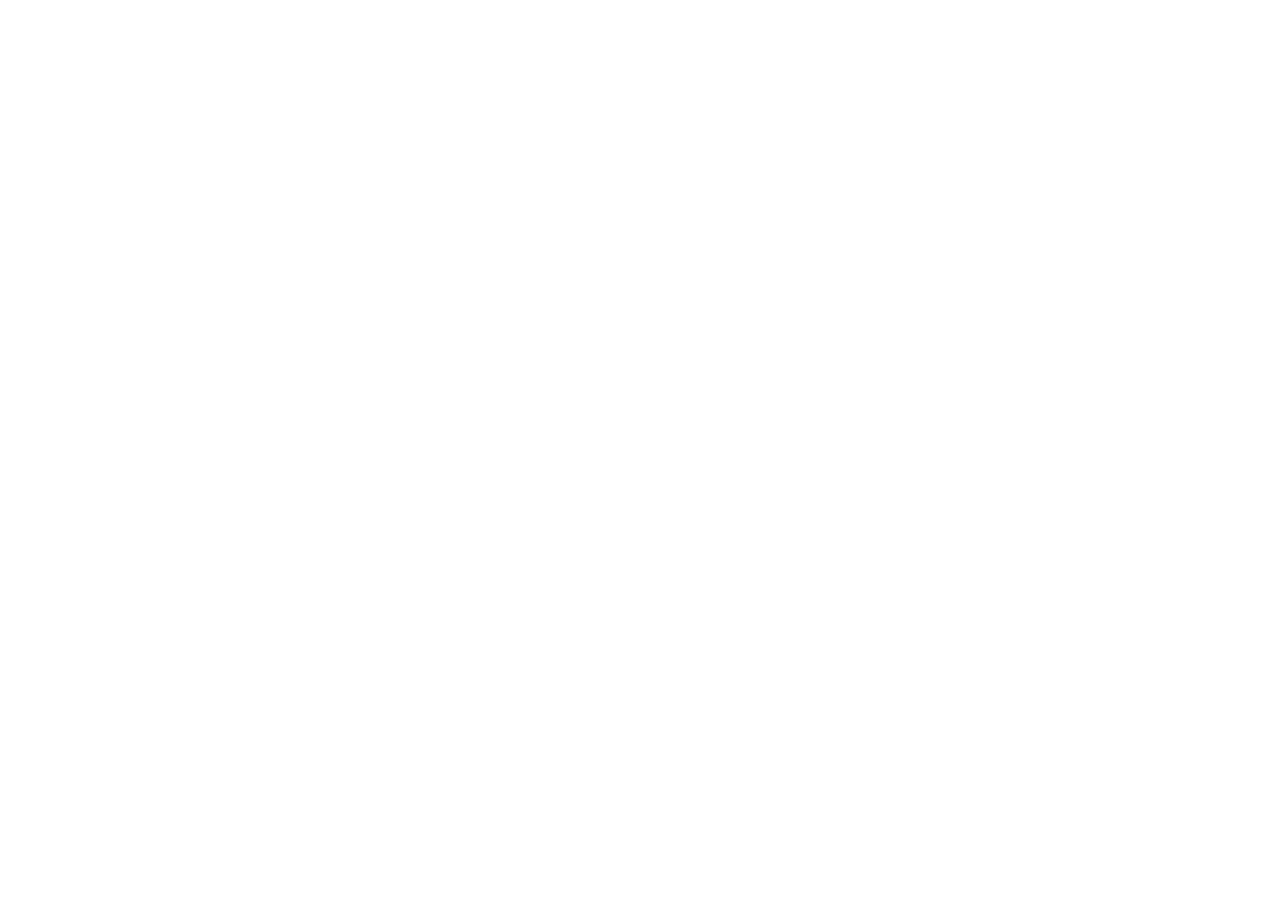
==== Screens/index.html @ 286a5e6e "first commit" ====
<!DOCTYPE html>
<html lang="en">
<head>
    <meta charset="UTF-8">
    <meta name="viewport" content="width=device-width, initial-scale=1.0">
    <title>ITlogiya</title>
    <link rel="stylesheet" href="style.css">
</head>
<body>
    
</body>
</html>
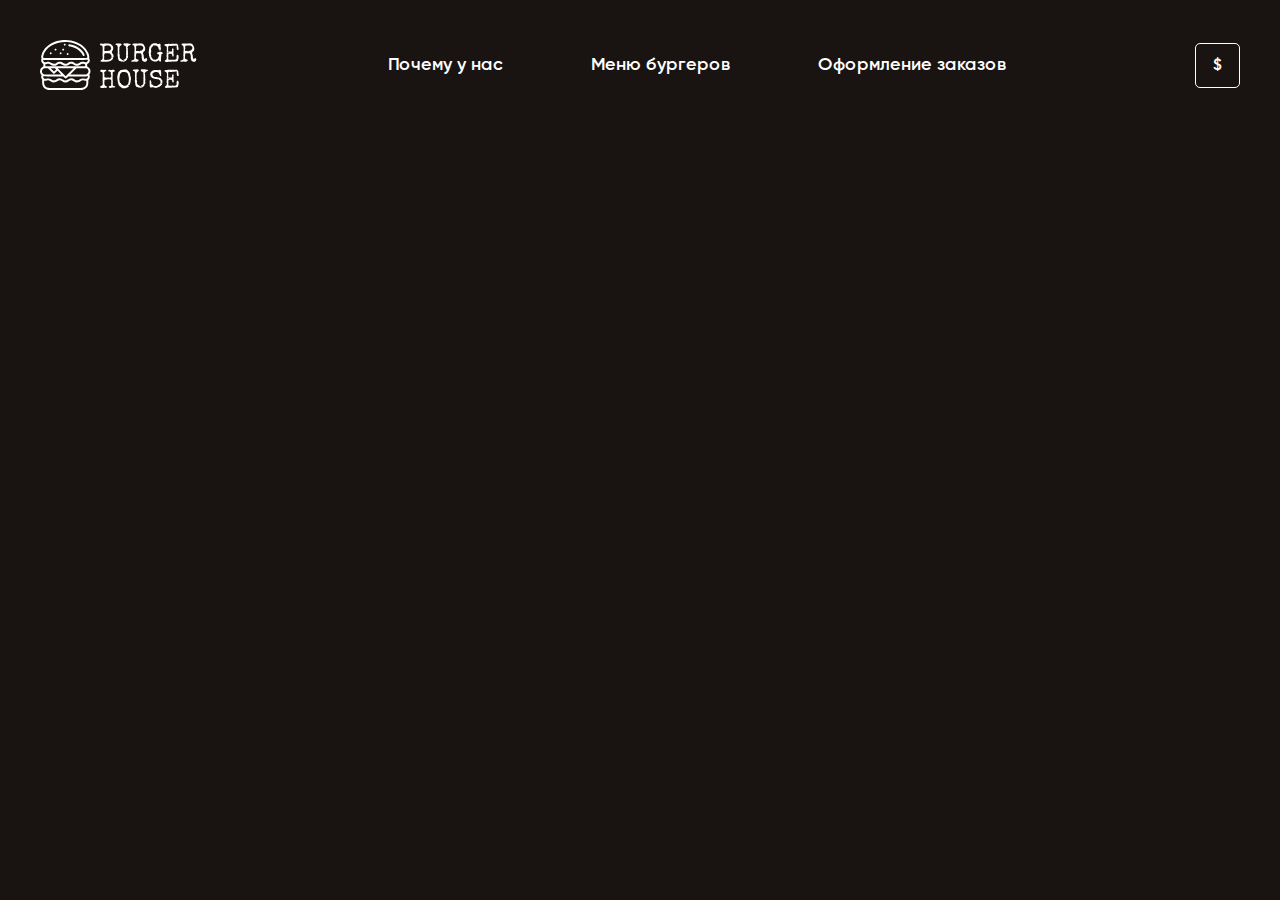
==== commit 09619a41: "header commit" ====
--- a/Screens/index.html
+++ b/Screens/index.html
@@ -4,9 +4,47 @@
     <meta charset="UTF-8">
     <meta name="viewport" content="width=device-width, initial-scale=1.0">
     <title>ITlogiya</title>
-    <link rel="stylesheet" href="style.css">
+    <link rel="stylesheet" href="/Styles/style.css">
 </head>
 <body>
     
+    <header>
+        <div class="container">
+            <div class="logo">
+                <img src="../Images/Logo.svg" alt="">
+            </div>
+            <nav class="menu">
+                <ul class="menu-list">
+                    <li class="menu-item">
+                        <a href="#">Почему у нас</a>
+                    </li>
+                    <li class="menu-item">
+                        <a href="#">Меню бургеров</a>
+                    </li>
+                    <li class="menu-item">
+                        <a href="#">Оформление заказов</a>
+                    </li>
+                </ul>
+            </nav>
+            <div class="currency" title="Изменить валюту">$</div>
+        </div>
+    </header>
+
+    <!-- <section class="main-content">
+        <div class="container">
+            <div class="main-info">
+                <span class="main-small-info">New menu</span>
+                <h1 class="main-title">бургер чеддер</h1>
+                <p class="main-text">
+                    Мы обновили наше меню, спешите попробовать сезонные новинки и насладиться отличным вкусом наших бургеров. Готовим для вас лучшие бургеры в городе из отборной мраморной говядины.
+                </p>
+                <div class="main-action">
+                    <button class="button">Смотреть меню</button>
+                </div>
+            </div>
+            <img src="../Images/main_burger.png" alt="Big burger" class="main-image">
+        </div>
+    </section> -->
+
 </body>
 </html>--- a/Styles/style.css
+++ b/Styles/style.css
@@ -0,0 +1,91 @@
+* {
+    margin: 0;
+    padding: 0;
+}
+
+@font-face {
+    font-family: 'Gilroy';
+    src: url("../Fonts/Gilroy-Semibold.ttf");
+}
+
+@font-face {
+    font-family: 'Merriweather';
+    src: url("../Fonts/Merriweather-Black.ttf");
+}
+
+body {
+    background-color: #191411;
+    font-family: 'Gilroy', sans-serif;
+    color: white;
+}
+
+.header {
+    padding: 40px 0px;
+}
+
+.container {
+    max-width: 1200px;
+    margin: 40px auto;
+}
+
+.header, .container {
+    display: flex;
+    align-items: center;
+    
+}
+
+.logo img {
+    vertical-align: bottom;
+}
+
+.menu {
+    margin-left: 191px;
+}
+
+.menu-list {
+    list-style: none;
+    display: flex;
+}
+
+.menu-item {
+    margin-right: 88px;
+}
+
+.menu-item a {
+    font-size: 18px;
+    color: #fff;
+    text-decoration: none;
+    cursor: pointer;
+}
+
+.menu-item a:hover {
+    border-bottom: 2px solid white;
+}
+.currency {
+    border:  1px solid #fff;
+    border-radius: 5px;
+    width: 45px;
+    height: 45px;
+    padding: 6px;
+    box-sizing: border-box;
+    text-align: center;
+    cursor: pointer;
+    line-height: 32px;
+    margin-left: auto;
+    user-select: none;
+}
+
+.main-content {
+    padding-top: 103px;
+    padding-bottom: 199px;
+}
+
+.main-info {
+    max-width: 608px;
+}
+
+.main-small-info {
+    background: #d3320f;
+    border-radius: 100px;
+    padding: 12px 16px;
+}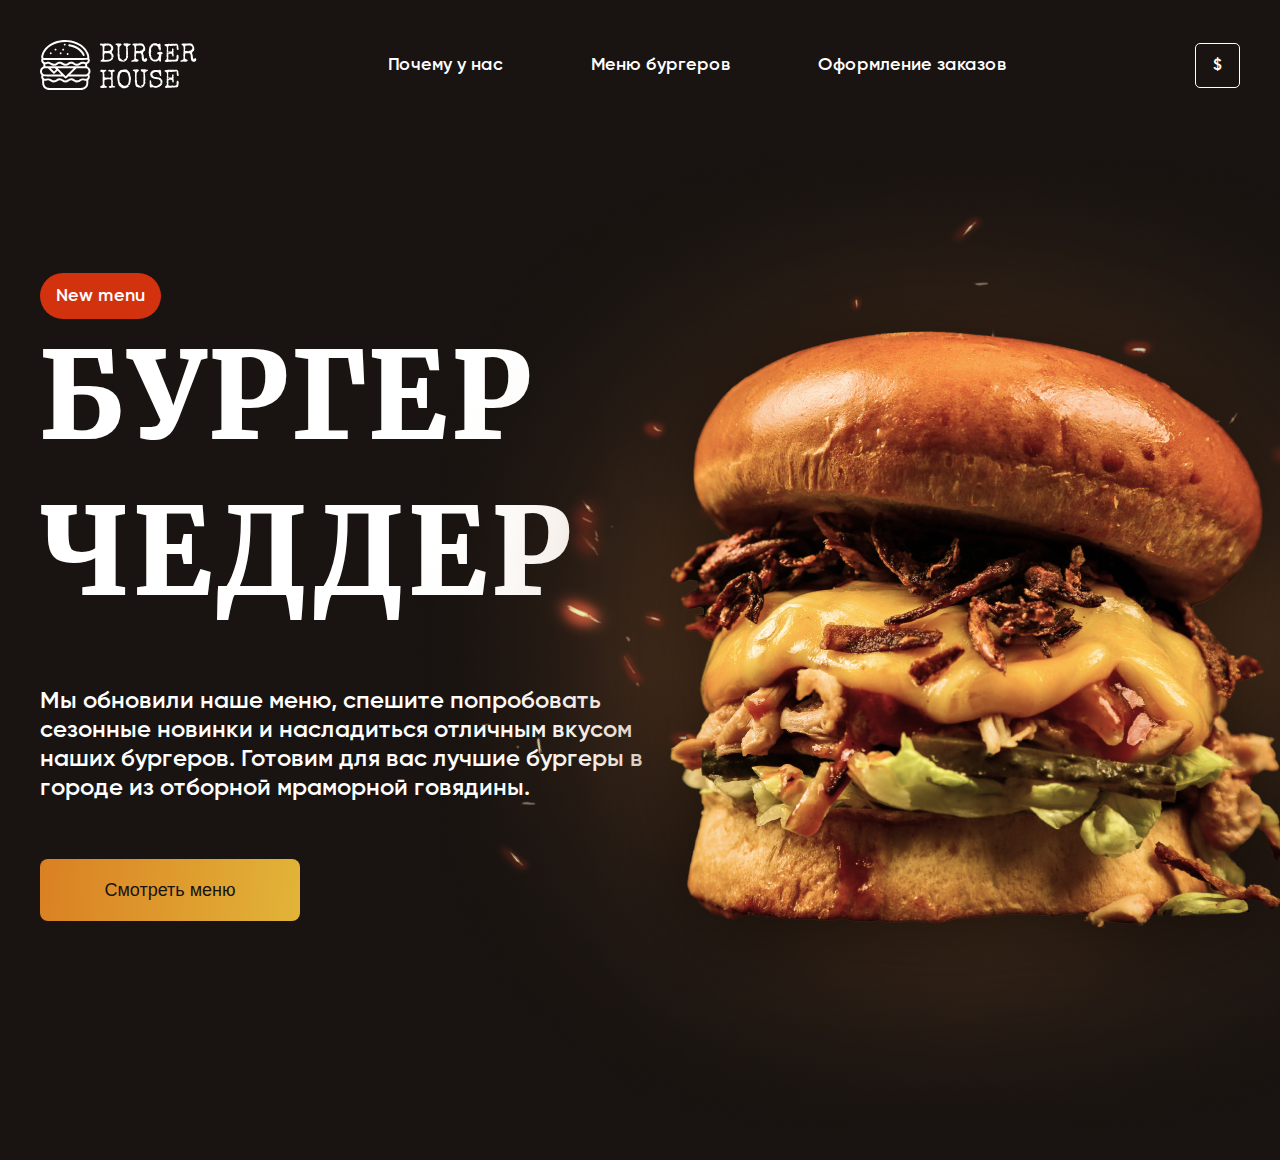
==== commit 9ab92110: "2 urok ready" ====
--- a/Screens/index.html
+++ b/Screens/index.html
@@ -7,44 +7,44 @@
     <link rel="stylesheet" href="/Styles/style.css">
 </head>
 <body>
-    
-    <header>
-        <div class="container">
-            <div class="logo">
-                <img src="../Images/Logo.svg" alt="">
+    <section class="main">
+        <header>
+            <div class="container">
+                <div class="logo">
+                    <img src="../Images/Logo.svg" alt="">
+                </div>
+                <nav class="menu">
+                    <ul class="menu-list">
+                        <li class="menu-item">
+                            <a href="#">Почему у нас</a>
+                        </li>
+                        <li class="menu-item">
+                            <a href="#">Меню бургеров</a>
+                        </li>
+                        <li class="menu-item">
+                            <a href="#">Оформление заказов</a>
+                        </li>
+                    </ul>
+                </nav>
+                <div class="currency" title="Изменить валюту">$</div>
             </div>
-            <nav class="menu">
-                <ul class="menu-list">
-                    <li class="menu-item">
-                        <a href="#">Почему у нас</a>
-                    </li>
-                    <li class="menu-item">
-                        <a href="#">Меню бургеров</a>
-                    </li>
-                    <li class="menu-item">
-                        <a href="#">Оформление заказов</a>
-                    </li>
-                </ul>
-            </nav>
-            <div class="currency" title="Изменить валюту">$</div>
-        </div>
-    </header>
+        </header>
 
-    <!-- <section class="main-content">
-        <div class="container">
-            <div class="main-info">
-                <span class="main-small-info">New menu</span>
-                <h1 class="main-title">бургер чеддер</h1>
-                <p class="main-text">
-                    Мы обновили наше меню, спешите попробовать сезонные новинки и насладиться отличным вкусом наших бургеров. Готовим для вас лучшие бургеры в городе из отборной мраморной говядины.
-                </p>
-                <div class="main-action">
-                    <button class="button">Смотреть меню</button>
+        <section class="main-content">
+            <div class="container">
+                <div class="main-info">
+                    <span class="main-small-info">New menu</span>
+                    <h1 class="main-title">бургер чеддер</h1>
+                    <p class="main-text">
+                        Мы обновили наше меню, спешите попробовать сезонные новинки и насладиться отличным вкусом наших бургеров. Готовим для вас лучшие бургеры в городе из отборной мраморной говядины.
+                    </p>
+                    <div class="main-action">
+                        <button class="button">Смотреть меню</button>
+                    </div>
                 </div>
+                <img src="../Images/main_burger.png" alt="Big burger" class="main-image">
             </div>
-            <img src="../Images/main_burger.png" alt="Big burger" class="main-image">
-        </div>
-    </section> -->
-
+        </section>
+    </section>
 </body>
 </html>--- a/Styles/style.css
+++ b/Styles/style.css
@@ -19,14 +19,42 @@
     color: white;
 }
 
+.container {
+    max-width: 1200px;
+    margin: 40px auto;
+}
+
+.button {
+    border-radius: 8px;
+    background: linear-gradient(96deg, #DA8023 0%, #E2B438 100%);
+    width: 260px;
+    height: 62px;
+    box-sizing: border-box;
+    display: flex;
+    justify-content: center;
+    align-items: center;
+    border: 0;
+    cursor: pointer;
+    outline: none;
+    font-size: 18px;
+    color: #191411;
+}
+
+.button:hover{
+    background: linear-gradient(96deg, #ac6115 0%, #9e7a19 100%);
+}
+
+.main{
+    overflow: hidden;
+    background-image: url("../Images/main_bg.png");
+    background-position: top center;
+}
+
 .header {
     padding: 40px 0px;
 }
 
-.container {
-    max-width: 1200px;
-    margin: 40px auto;
-}
+
 
 .header, .container {
     display: flex;
@@ -80,6 +108,10 @@
     padding-bottom: 199px;
 }
 
+.main-content, .container {
+    position: relative;
+}
+
 .main-info {
     max-width: 608px;
 }
@@ -88,4 +120,27 @@
     background: #d3320f;
     border-radius: 100px;
     padding: 12px 16px;
+    display: inline-block;
+    font-size: 18px;
+}
+
+.main-title {
+    font-family: 'Merriweather', sans-serif;
+    font-size: 120px;
+    line-height: 130%;
+    letter-spacing: 0.03em;
+    text-transform: uppercase;
+    margin-bottom: 56px;
+}
+
+.main-text {
+    font-size: 24px;
+    line-height: 29px;
+    margin-bottom: 56px;
+}
+
+.main-image {
+    position: absolute;
+    top: -120px;
+    left: calc(100% - 991px);
 }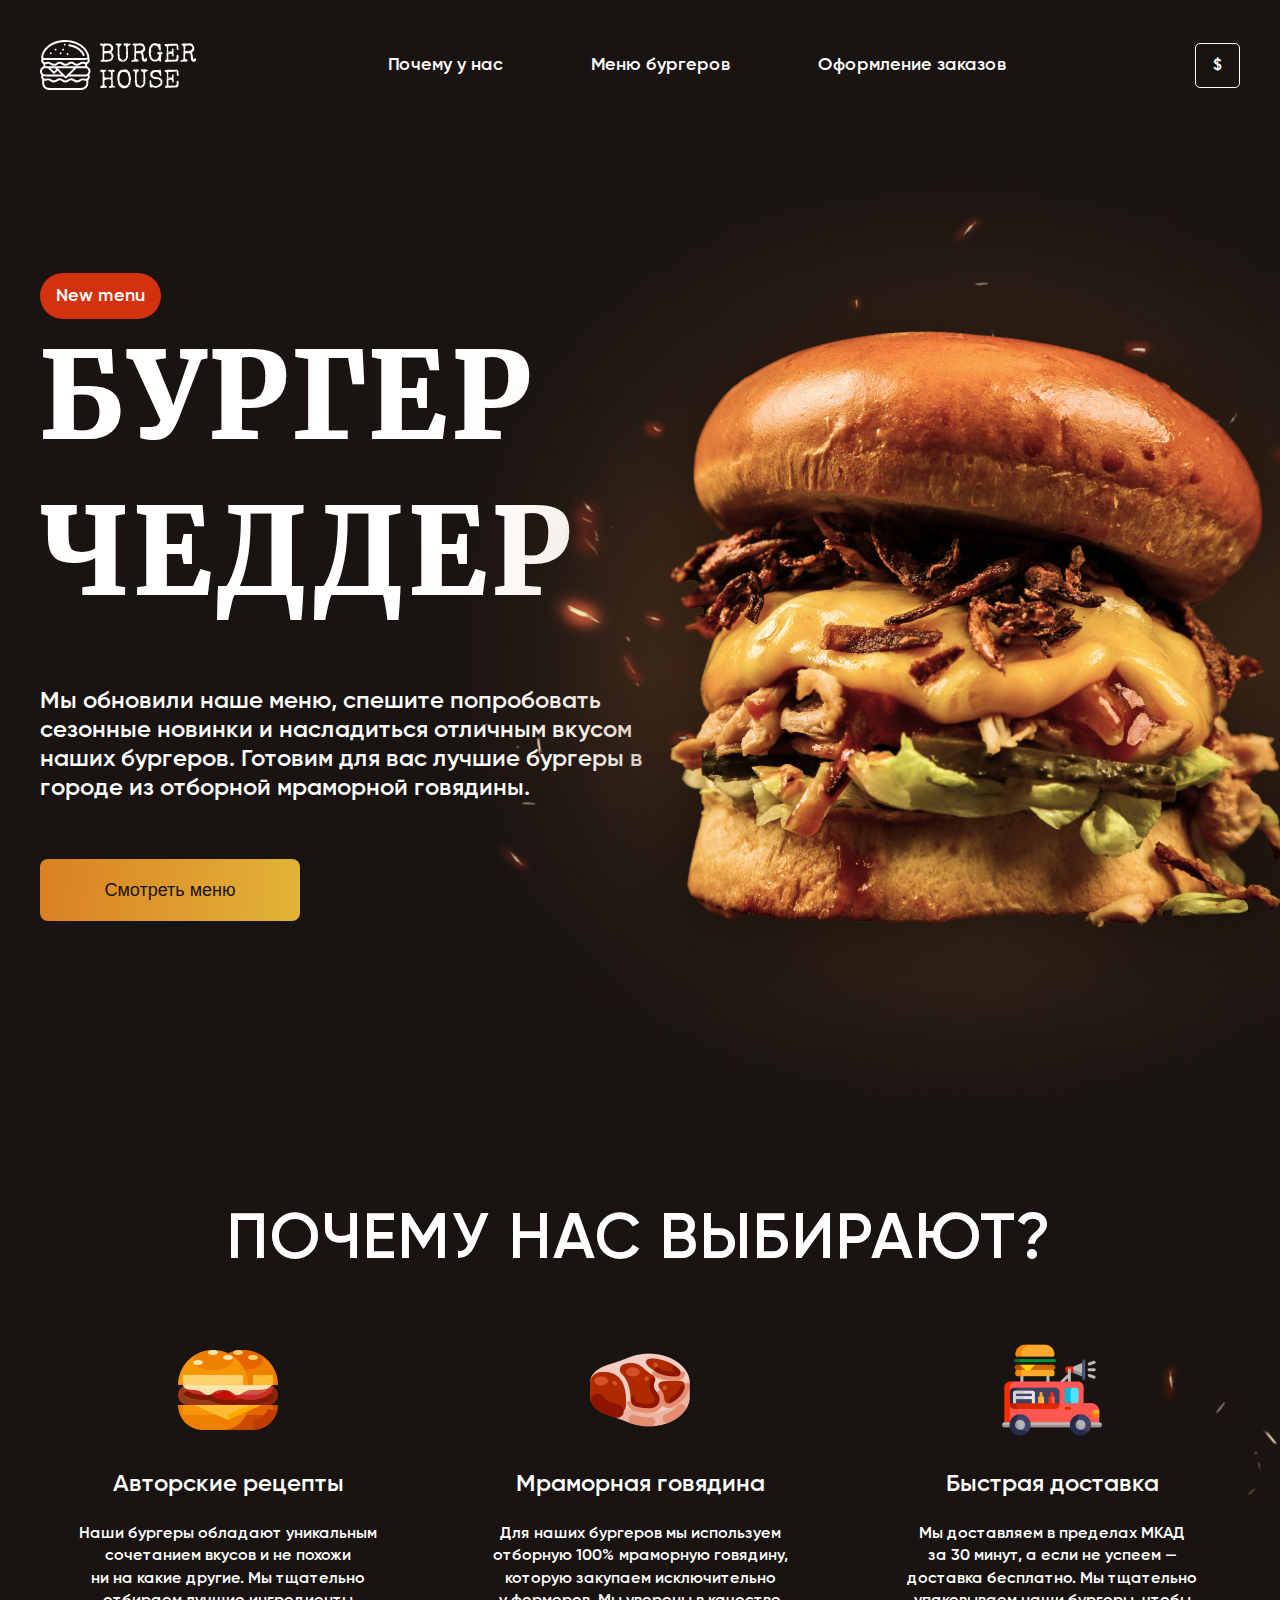
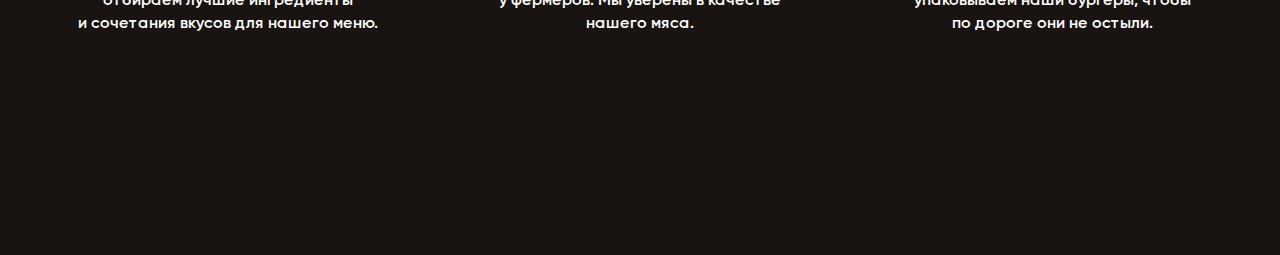
==== commit c615537f: "2 urok change error" ====
--- a/Screens/index.html
+++ b/Screens/index.html
@@ -46,5 +46,32 @@
             </div>
         </section>
     </section>
+
+    <section class="why">
+        <div class="container">
+            <div class="why-title">Почему нас выбирают?</div>
+            <div class="why-items">
+                <div class="why-item">
+                    <img src="../Images/burger.png" alt="burger" class="why-item-img">
+                    <div class="why-item-title">Авторские рецепты</div>
+                    <div class="why-item-text">Наши бургеры обладают уникальным сочетанием вкусов и не похожи ни на какие другие. Мы тщательно отбираем лучшие ингредиенты и сочетания вкусов для нашего меню.
+                    </div>
+                </div>
+                <div class="why-item">
+                    <img src="../Images/meat.png" alt="burger" class="why-item-img">
+                    <div class="why-item-title">Мраморная говядина</div>
+                    <div class="why-item-text">Для наших бургеров мы используем отборную 100% мраморную говядину, которую закупаем исключительно у фермеров. Мы уверены в качестве нашего мяса.
+                    </div>
+                </div>
+                <div class="why-item">
+                    <img src="../Images/food truck.png" alt="burger" class="why-item-img">
+                    <div class="why-item-title">Быстрая доставка</div>
+                    <div class="why-item-text">Мы доставляем в пределах МКАД за 30 минут, а если не успеем — доставка бесплатно. Мы тщательно упаковываем наши бургеры, чтобы по дороге они не остыли.
+                    </div>
+                </div>
+            </div>
+        </div>
+    </section>
+
 </body>
 </html>--- a/Styles/style.css
+++ b/Styles/style.css
@@ -108,7 +108,7 @@
     padding-bottom: 199px;
 }
 
-.main-content, .container {
+.main-content .container {
     position: relative;
 }
 
@@ -143,4 +143,50 @@
     position: absolute;
     top: -120px;
     left: calc(100% - 991px);
-}+}
+
+.why {
+    background-image: url('../Images/whybg.png');
+    background-position: top center;
+    background-size: initial;
+    padding-bottom: 180px;
+}
+
+.why .container {
+    display: flex;
+    flex-direction: column;
+}
+
+
+.why-title{
+    font-family: 'Merriweather' sans-serif;
+    font-size: 64px;
+    line-height: 80px;
+    text-align: center;
+    letter-spacing: 0.03em;
+    text-transform: uppercase;
+}
+
+.why-items{
+    margin-top: 60px;
+    display: grid;
+    gap: 100px;
+    grid-template-columns: repeat(3, 312px);
+    justify-content: center;
+}
+
+.why-item {
+    text-align: center;
+}
+
+.why-item-title {
+    font-size: 24px;
+    line-height: 29px;
+    padding: 24px 0px;
+}
+
+.why-item-text {
+    font-size: 16px;
+    line-height: 140%;
+}
+
